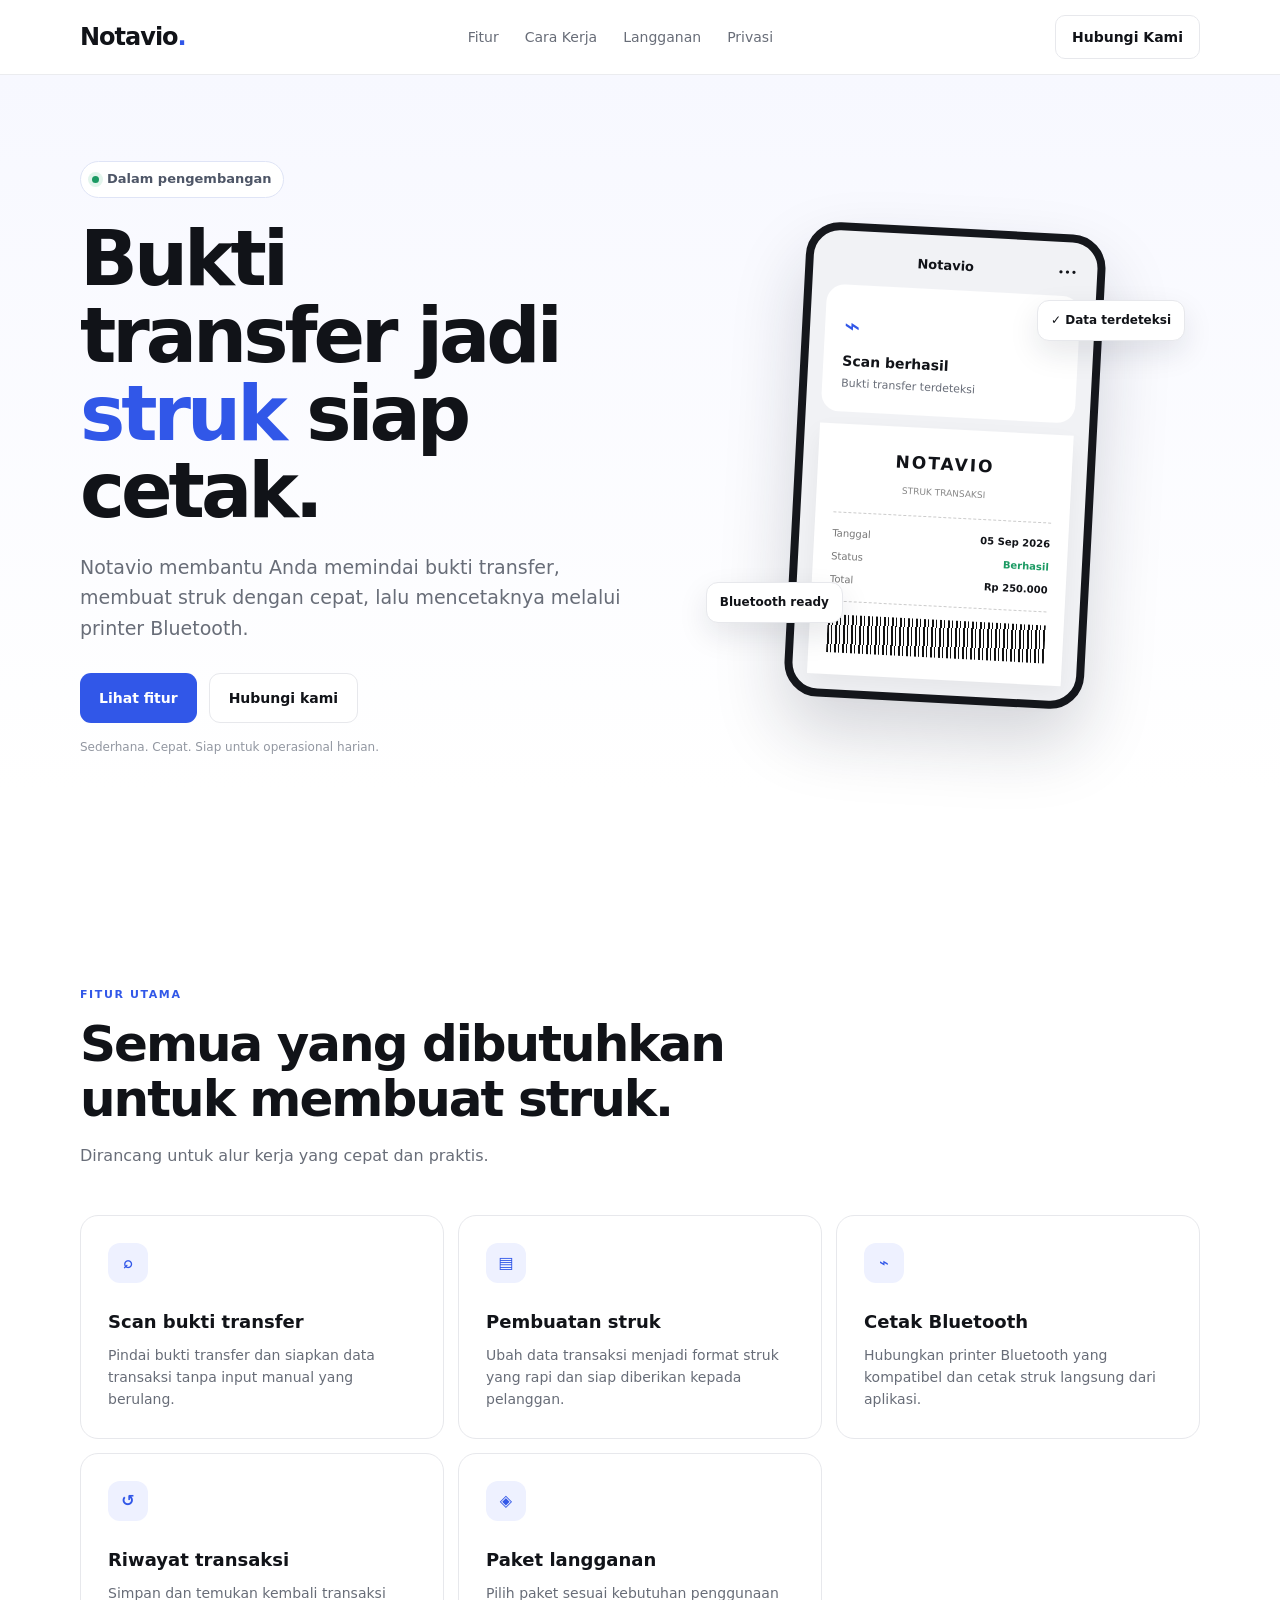
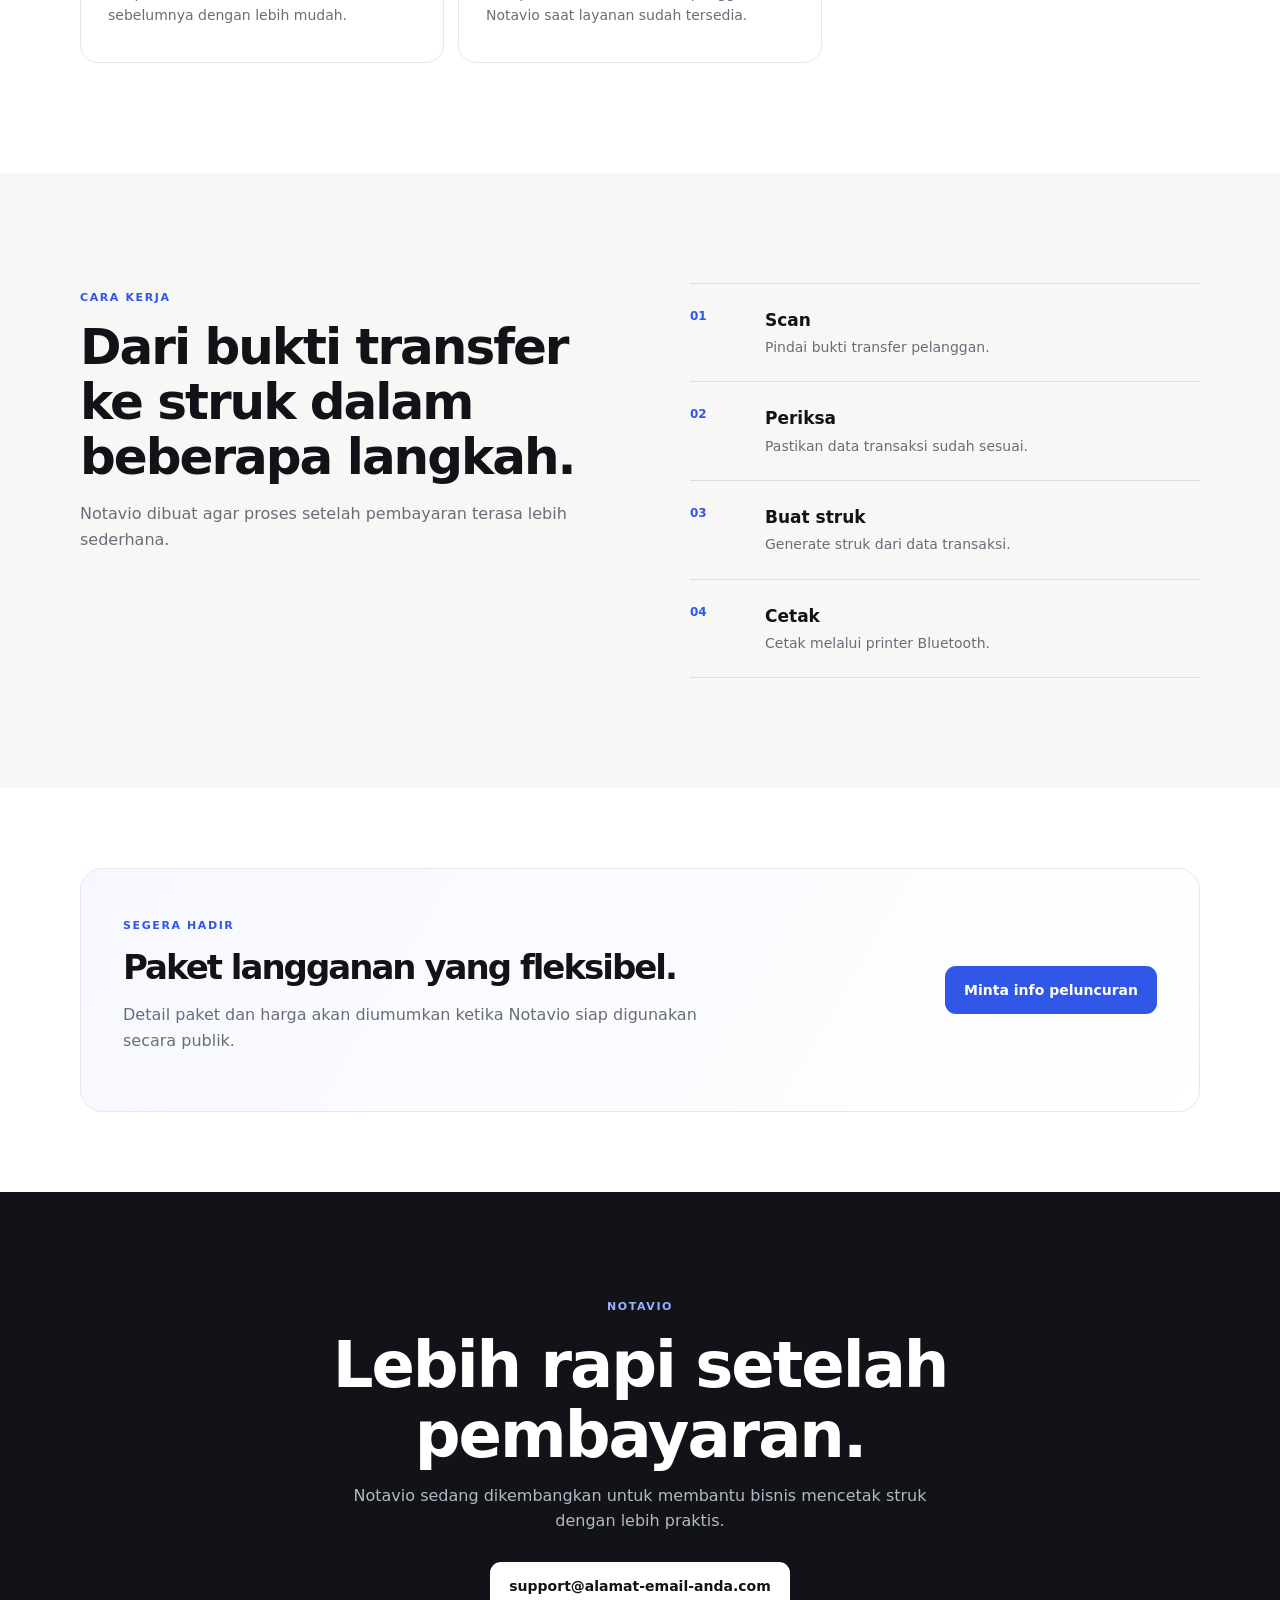
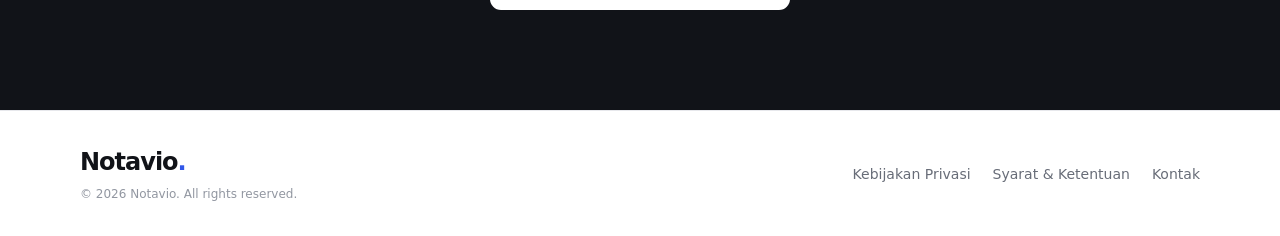
==== index.html @ e6f87d02 "Add files via upload" ====
<!DOCTYPE html>
<html lang="id">
<head>
  <meta charset="UTF-8">
  <meta name="viewport" content="width=device-width, initial-scale=1.0">
  <meta name="description" content="Notavio — aplikasi untuk mengubah bukti transfer menjadi struk siap cetak.">
  <title>Notavio — Bukti Transfer Jadi Struk</title>
  <link rel="stylesheet" href="styles.css">
</head>
<body>
  <header class="nav-wrap">
    <nav class="container nav">
      <a class="brand" href="index.html" aria-label="Notavio">Notavio<span>.</span></a>
      <div class="nav-links">
        <a href="#fitur">Fitur</a>
        <a href="#cara-kerja">Cara Kerja</a>
        <a href="#langganan">Langganan</a>
        <a href="privacy.html">Privasi</a>
      </div>
      <a class="nav-cta" href="mailto:support@alamat-email-anda.com">Hubungi Kami</a>
    </nav>
  </header>

  <main>
    <section class="hero">
      <div class="container hero-grid">
        <div>
          <div class="eyebrow"><span class="status-dot"></span> Dalam pengembangan</div>
          <h1>Bukti transfer jadi <em>struk</em> siap cetak.</h1>
          <p class="hero-copy">
            Notavio membantu Anda memindai bukti transfer, membuat struk dengan cepat,
            lalu mencetaknya melalui printer Bluetooth.
          </p>
          <div class="hero-actions">
            <a class="button primary" href="#fitur">Lihat fitur</a>
            <a class="button secondary" href="mailto:support@alamat-email-anda.com">Hubungi kami</a>
          </div>
          <p class="microcopy">Sederhana. Cepat. Siap untuk operasional harian.</p>
        </div>

        <div class="receipt-stage" aria-label="Ilustrasi struk Notavio">
          <div class="phone">
            <div class="phone-top"><span></span><b>Notavio</b><span>•••</span></div>
            <div class="scan-card">
              <div class="scan-icon">⌁</div>
              <strong>Scan berhasil</strong>
              <small>Bukti transfer terdeteksi</small>
            </div>
            <div class="receipt">
              <div class="receipt-title">NOTAVIO</div>
              <small>STRUK TRANSAKSI</small>
              <hr>
              <div class="receipt-row"><span>Tanggal</span><b>05 Sep 2026</b></div>
              <div class="receipt-row"><span>Status</span><b class="success">Berhasil</b></div>
              <div class="receipt-row"><span>Total</span><b>Rp 250.000</b></div>
              <hr>
              <div class="barcode"></div>
            </div>
          </div>
          <div class="float-tag tag-one">✓ Data terdeteksi</div>
          <div class="float-tag tag-two">Bluetooth ready</div>
        </div>
      </div>
    </section>

    <section class="feature-section" id="fitur">
      <div class="container">
        <div class="section-heading">
          <span class="section-label">FITUR UTAMA</span>
          <h2>Semua yang dibutuhkan untuk membuat struk.</h2>
          <p>Dirancang untuk alur kerja yang cepat dan praktis.</p>
        </div>
        <div class="feature-grid">
          <article class="feature-card">
            <div class="icon">⌕</div>
            <h3>Scan bukti transfer</h3>
            <p>Pindai bukti transfer dan siapkan data transaksi tanpa input manual yang berulang.</p>
          </article>
          <article class="feature-card">
            <div class="icon">▤</div>
            <h3>Pembuatan struk</h3>
            <p>Ubah data transaksi menjadi format struk yang rapi dan siap diberikan kepada pelanggan.</p>
          </article>
          <article class="feature-card">
            <div class="icon">⌁</div>
            <h3>Cetak Bluetooth</h3>
            <p>Hubungkan printer Bluetooth yang kompatibel dan cetak struk langsung dari aplikasi.</p>
          </article>
          <article class="feature-card">
            <div class="icon">↺</div>
            <h3>Riwayat transaksi</h3>
            <p>Simpan dan temukan kembali transaksi sebelumnya dengan lebih mudah.</p>
          </article>
          <article class="feature-card">
            <div class="icon">◈</div>
            <h3>Paket langganan</h3>
            <p>Pilih paket sesuai kebutuhan penggunaan Notavio saat layanan sudah tersedia.</p>
          </article>
        </div>
      </div>
    </section>

    <section class="workflow" id="cara-kerja">
      <div class="container workflow-grid">
        <div>
          <span class="section-label">CARA KERJA</span>
          <h2>Dari bukti transfer ke struk dalam beberapa langkah.</h2>
          <p class="muted">Notavio dibuat agar proses setelah pembayaran terasa lebih sederhana.</p>
        </div>
        <div class="steps">
          <div class="step"><span>01</span><div><h3>Scan</h3><p>Pindai bukti transfer pelanggan.</p></div></div>
          <div class="step"><span>02</span><div><h3>Periksa</h3><p>Pastikan data transaksi sudah sesuai.</p></div></div>
          <div class="step"><span>03</span><div><h3>Buat struk</h3><p>Generate struk dari data transaksi.</p></div></div>
          <div class="step"><span>04</span><div><h3>Cetak</h3><p>Cetak melalui printer Bluetooth.</p></div></div>
        </div>
      </div>
    </section>

    <section class="pricing" id="langganan">
      <div class="container">
        <div class="pricing-card">
          <div>
            <span class="section-label">SEGERA HADIR</span>
            <h2>Paket langganan yang fleksibel.</h2>
            <p>Detail paket dan harga akan diumumkan ketika Notavio siap digunakan secara publik.</p>
          </div>
          <a class="button primary" href="mailto:support@alamat-email-anda.com?subject=Notifikasi%20peluncuran%20Notavio">Minta info peluncuran</a>
        </div>
      </div>
    </section>

    <section class="cta">
      <div class="container cta-inner">
        <span class="section-label">NOTAVIO</span>
        <h2>Lebih rapi setelah pembayaran.</h2>
        <p>Notavio sedang dikembangkan untuk membantu bisnis mencetak struk dengan lebih praktis.</p>
        <a class="button light" href="mailto:support@alamat-email-anda.com">support@alamat-email-anda.com</a>
      </div>
    </section>
  </main>

  <footer>
    <div class="container footer">
      <div><a class="brand" href="index.html">Notavio<span>.</span></a><p>© 2026 Notavio. All rights reserved.</p></div>
      <div class="footer-links"><a href="privacy.html">Kebijakan Privasi</a><a href="terms.html">Syarat &amp; Ketentuan</a><a href="mailto:support@alamat-email-anda.com">Kontak</a></div>
    </div>
  </footer>
</body>
</html>
---- styles.css ----
:root{--ink:#111318;--muted:#686d78;--line:#e7e8ec;--paper:#f7f7f5;--accent:#3157e8;--accent-dark:#2545c4;--green:#1b9a63}*{box-sizing:border-box}html{scroll-behavior:smooth}body{margin:0;font-family:Inter,ui-sans-serif,system-ui,-apple-system,BlinkMacSystemFont,"Segoe UI",sans-serif;color:var(--ink);background:#fff;line-height:1.6}.container{width:min(1120px,calc(100% - 40px));margin:auto}.nav-wrap{position:sticky;top:0;z-index:20;background:rgba(255,255,255,.88);backdrop-filter:blur(16px);border-bottom:1px solid rgba(231,232,236,.8)}.nav{height:74px;display:flex;align-items:center;justify-content:space-between;gap:28px}.brand{font-size:24px;font-weight:800;letter-spacing:-1px;text-decoration:none;color:var(--ink)}.brand span{color:var(--accent)}.nav-links{display:flex;gap:26px}.nav-links a,.footer-links a{color:var(--muted);text-decoration:none;font-size:14px}.nav-links a:hover,.footer-links a:hover{color:var(--ink)}.nav-cta{padding:10px 16px;border:1px solid var(--line);border-radius:10px;color:var(--ink);text-decoration:none;font-size:14px;font-weight:650}.hero{background:linear-gradient(180deg,#f7f8ff 0%,#fff 90%);padding:86px 0 100px;overflow:hidden}.hero-grid{display:grid;grid-template-columns:1.03fr .97fr;align-items:center;gap:70px}.eyebrow{display:inline-flex;align-items:center;gap:8px;padding:7px 11px;border:1px solid #dfe4f6;background:#fff;border-radius:999px;font-size:13px;font-weight:650;color:#4e5667}.status-dot{width:7px;height:7px;border-radius:50%;background:var(--green);box-shadow:0 0 0 4px #e2f5ec}.hero h1{font-size:clamp(48px,6vw,76px);line-height:1.02;letter-spacing:-4px;margin:22px 0 22px;max-width:680px}.hero h1 em{font-style:normal;color:var(--accent)}.hero-copy{font-size:19px;color:var(--muted);max-width:610px}.hero-actions{display:flex;gap:12px;margin:30px 0 15px}.button{display:inline-flex;align-items:center;justify-content:center;padding:13px 19px;border-radius:11px;text-decoration:none;font-weight:700;font-size:14px;transition:.2s ease}.button.primary{background:var(--accent);color:#fff}.button.primary:hover{background:var(--accent-dark);transform:translateY(-1px)}.button.secondary{border:1px solid var(--line);color:var(--ink);background:#fff}.button.light{background:#fff;color:var(--ink)}.microcopy{font-size:12px;color:#9297a1}.receipt-stage{min-height:500px;position:relative;display:grid;place-items:center}.phone{width:300px;padding:15px;border:8px solid #15171c;border-radius:34px;background:#f1f2f5;box-shadow:0 35px 70px rgba(20,27,50,.18);transform:rotate(3deg)}.phone-top{display:flex;justify-content:space-between;align-items:center;font-size:11px;padding:5px 5px 13px}.phone-top b{font-size:13px}.scan-card{padding:19px;background:#fff;border-radius:18px;margin-bottom:12px;display:grid;gap:3px}.scan-icon{font-size:27px;color:var(--accent)}.scan-card strong{font-size:14px}.scan-card small{font-size:11px;color:var(--muted)}.receipt{background:#fff;padding:22px 18px;text-align:center;box-shadow:0 10px 25px rgba(0,0,0,.05)}.receipt-title{font-size:17px;font-weight:900;letter-spacing:2px}.receipt small{font-size:9px;color:#888}.receipt hr{border:0;border-top:1px dashed #ccc;margin:13px 0}.receipt-row{display:flex;justify-content:space-between;font-size:10px;margin:7px 0}.receipt-row span{color:#777}.success{color:var(--green)}.barcode{height:38px;background:repeating-linear-gradient(90deg,#111 0 2px,#fff 2px 4px,#111 4px 5px,#fff 5px 8px);margin-top:13px}.float-tag{position:absolute;background:#fff;border:1px solid var(--line);box-shadow:0 12px 30px rgba(20,27,50,.1);padding:10px 13px;border-radius:12px;font-size:12px;font-weight:700}.tag-one{top:85px;right:15px}.tag-two{bottom:92px;left:15px}.feature-section{padding:110px 0}.section-heading{max-width:650px;margin-bottom:46px}.section-label{font-size:11px;letter-spacing:1.6px;font-weight:800;color:var(--accent)}h2{font-size:clamp(32px,4vw,50px);line-height:1.1;letter-spacing:-2px;margin:12px 0}.section-heading p,.muted{color:var(--muted)}.feature-grid{display:grid;grid-template-columns:repeat(3,1fr);gap:14px}.feature-card{padding:27px;border:1px solid var(--line);border-radius:18px;background:#fff;min-height:210px}.feature-card:nth-child(4){grid-column:1}.icon{width:40px;height:40px;border-radius:12px;background:#eef1ff;color:var(--accent);display:grid;place-items:center;font-weight:800;margin-bottom:25px}.feature-card h3{margin:0 0 7px;font-size:18px}.feature-card p{margin:0;color:var(--muted);font-size:14px}.workflow{background:var(--paper);padding:110px 0}.workflow-grid{display:grid;grid-template-columns:1fr 1fr;gap:100px;align-items:start}.steps{border-top:1px solid #ddd}.step{display:grid;grid-template-columns:55px 1fr;gap:20px;padding:23px 0;border-bottom:1px solid #ddd}.step>span{font-size:12px;font-weight:800;color:var(--accent)}.step h3{margin:0 0 2px;font-size:17px}.step p{margin:0;color:var(--muted);font-size:14px}.pricing{padding:80px 0}.pricing-card{border:1px solid var(--line);border-radius:22px;padding:42px;display:flex;align-items:center;justify-content:space-between;gap:35px;background:linear-gradient(120deg,#f7f8ff,#fff)}.pricing-card h2{font-size:34px}.pricing-card p{color:var(--muted);max-width:620px}.cta{background:var(--ink);color:#fff;padding:100px 0}.cta-inner{max-width:800px;text-align:center}.cta h2{font-size:clamp(40px,6vw,64px)}.cta p{color:#b5b8c0;max-width:620px;margin:0 auto 28px}.cta .section-label{color:#9caeff}footer{border-top:1px solid var(--line);background:#fff}.footer{min-height:125px;display:flex;align-items:center;justify-content:space-between;gap:30px}.footer p{font-size:12px;color:#9297a1;margin:4px 0 0}.footer-links{display:flex;gap:22px}.legal{padding:80px 0 110px}.legal-inner{max-width:780px}.back{display:inline-block;text-decoration:none;color:var(--muted);font-size:14px;margin-bottom:55px}.legal h1{font-size:clamp(44px,6vw,64px);letter-spacing:-3px;line-height:1.05;margin:12px 0 20px}.legal .lead{font-size:18px;color:var(--muted);padding-bottom:30px;border-bottom:1px solid var(--line)}.legal section{padding:22px 0;border-bottom:1px solid var(--line)}.legal h2{font-size:21px;letter-spacing:-.5px;margin:0 0 8px}.legal section p{color:#555b66;margin:0}.legal a{color:var(--accent)}.updated{color:#9297a1;font-size:12px;margin-top:28px}@media(max-width:850px){.nav-links{display:none}.hero{padding-top:60px}.hero-grid,.workflow-grid{grid-template-columns:1fr;gap:45px}.receipt-stage{min-height:450px}.feature-grid{grid-template-columns:1fr 1fr}.feature-card:nth-child(4){grid-column:auto}.pricing-card{display:block}.pricing-card .button{margin-top:10px}.footer{padding:25px 0;align-items:flex-start;flex-direction:column}.footer-links{flex-wrap:wrap}}@media(max-width:560px){.container{width:min(100% - 28px,1120px)}.nav{height:65px}.nav-cta{display:none}.hero h1{letter-spacing:-2.5px;font-size:49px}.hero-copy{font-size:17px}.hero-actions{flex-direction:column}.button{width:100%}.feature-grid{grid-template-columns:1fr}.feature-section,.workflow{padding:75px 0}.receipt-stage{min-height:410px}.phone{width:270px}.tag-one{right:-2px}.tag-two{left:-2px}.pricing{padding:55px 0}.pricing-card{padding:28px}.legal{padding:55px 0 80px}.back{margin-bottom:35px}}
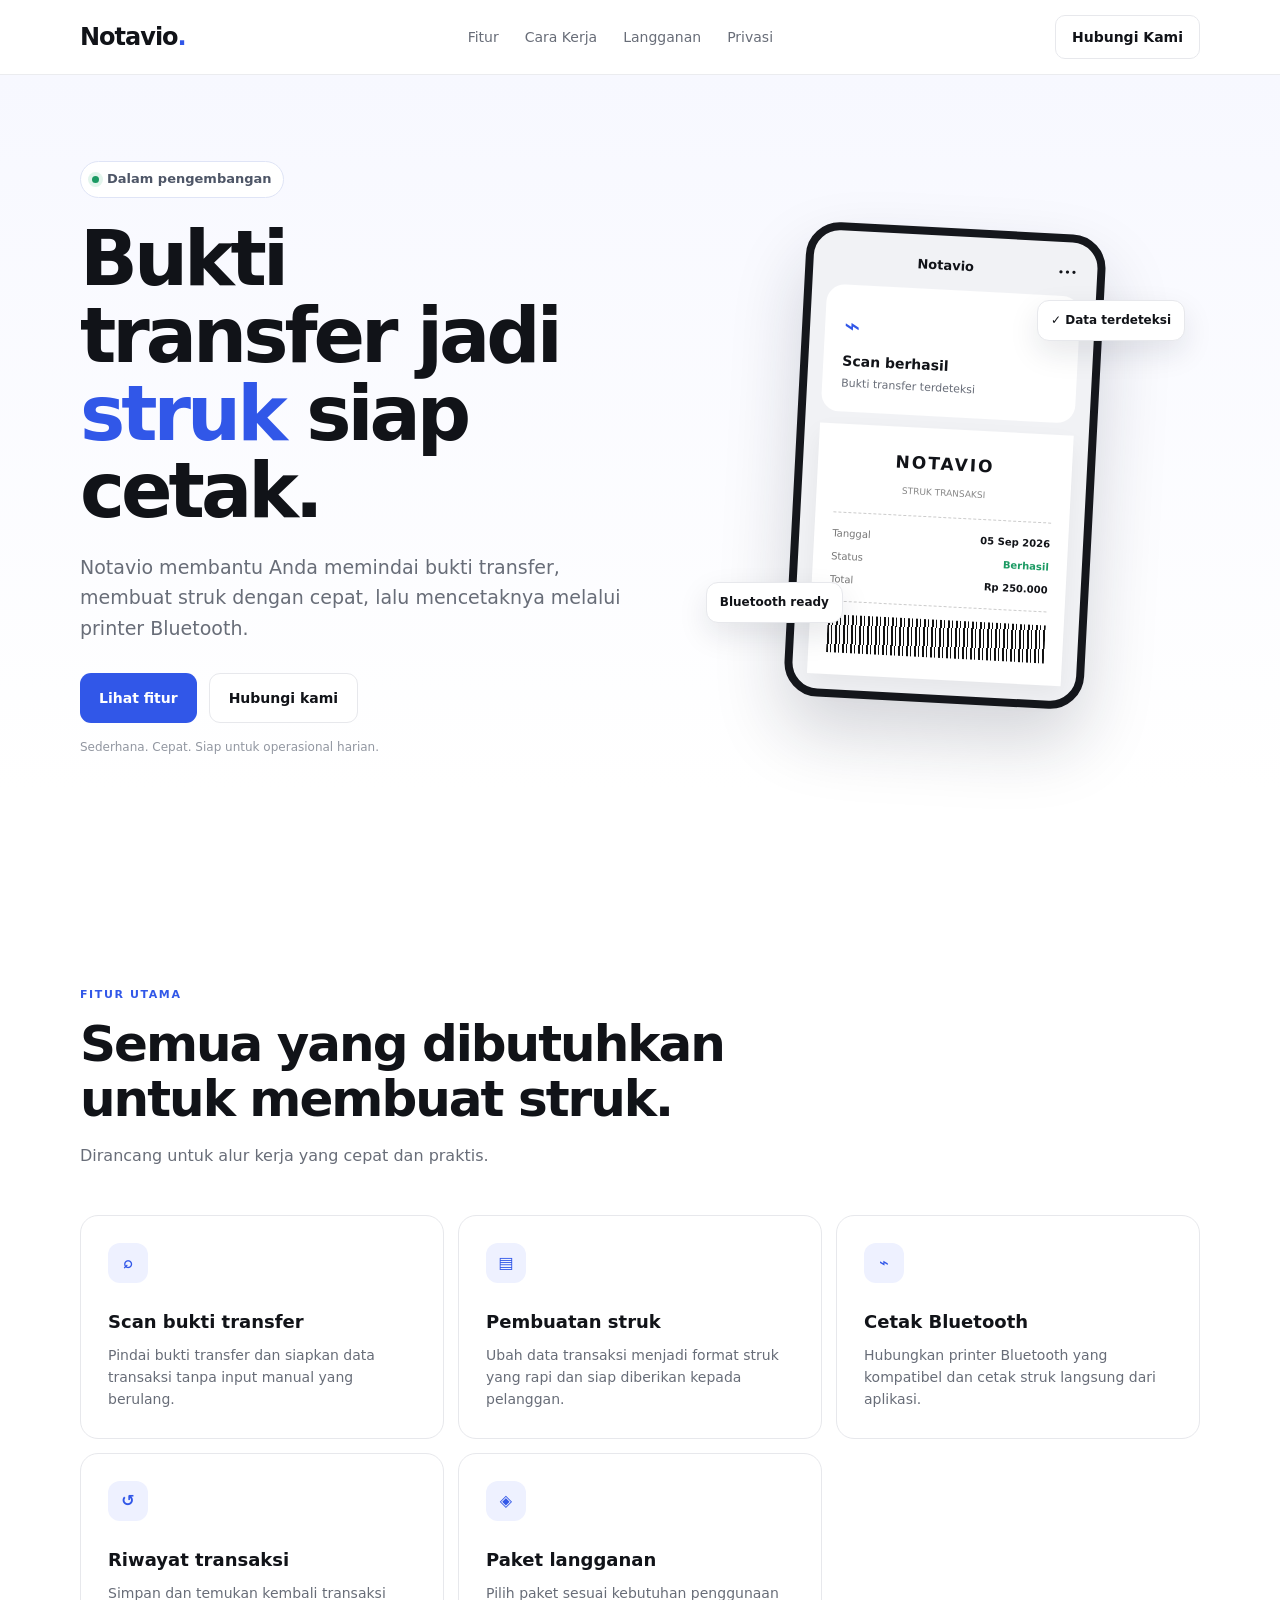
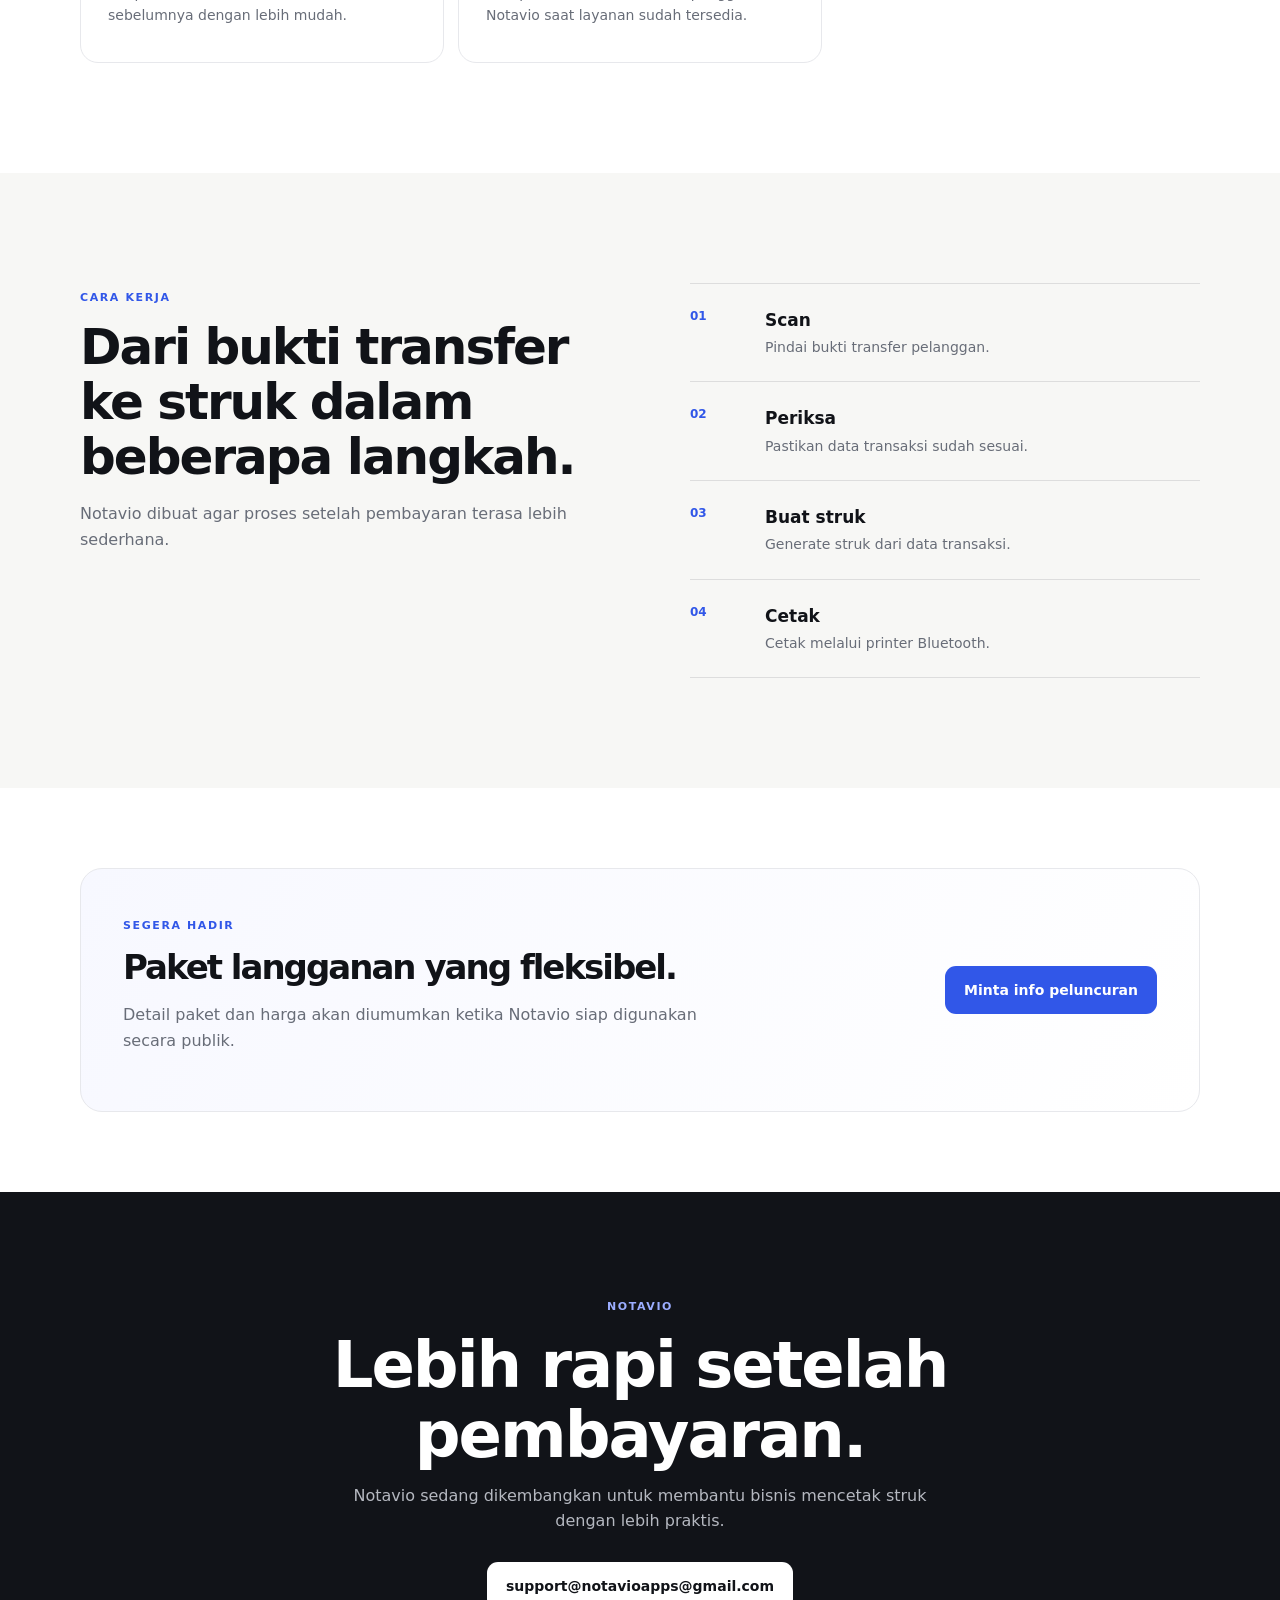
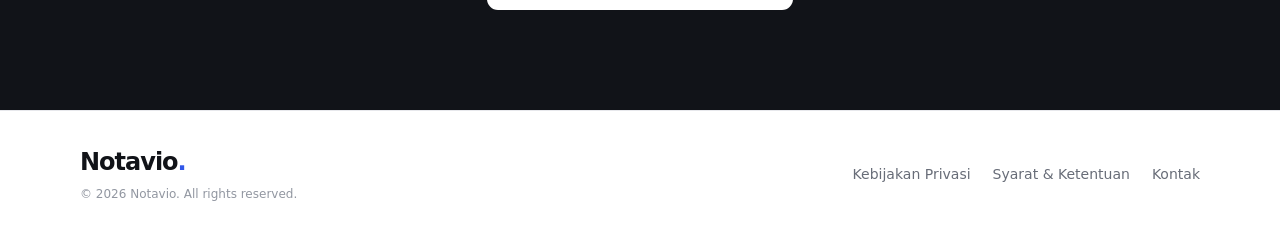
==== commit 45512ce6: "Update index.html" ====
--- a/index.html
+++ b/index.html
@@ -124,7 +124,7 @@
             <h2>Paket langganan yang fleksibel.</h2>
             <p>Detail paket dan harga akan diumumkan ketika Notavio siap digunakan secara publik.</p>
           </div>
-          <a class="button primary" href="mailto:support@alamat-email-anda.com?subject=Notifikasi%20peluncuran%20Notavio">Minta info peluncuran</a>
+          <a class="button primary" href="mailto:support@notavioapps@gmail.com?subject=Notifikasi%20peluncuran%20Notavio">Minta info peluncuran</a>
         </div>
       </div>
     </section>
@@ -134,7 +134,7 @@
         <span class="section-label">NOTAVIO</span>
         <h2>Lebih rapi setelah pembayaran.</h2>
         <p>Notavio sedang dikembangkan untuk membantu bisnis mencetak struk dengan lebih praktis.</p>
-        <a class="button light" href="mailto:support@alamat-email-anda.com">support@alamat-email-anda.com</a>
+        <a class="button light" href="mailto:support@alamat-email-anda.com">support@notavioapps@gmail.com</a>
       </div>
     </section>
   </main>
